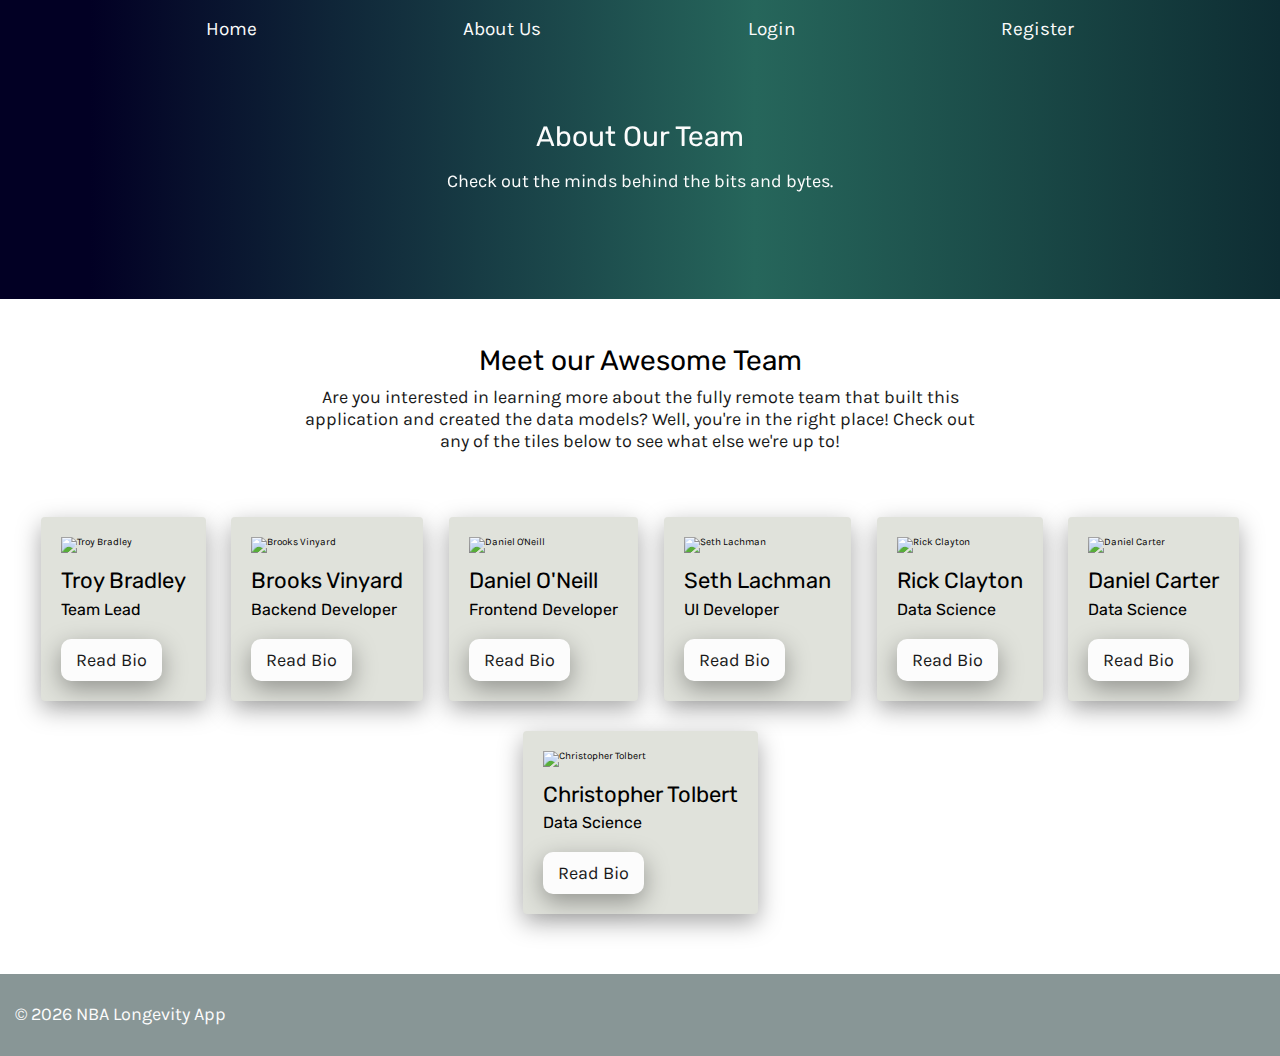
==== about-us.html @ 713e104f "Added content to home page and about page. Updated styles to accommodate new content." ====
<!DOCTYPE html>
<html lang="en">
<head>
  <meta charset="UTF-8">
  <meta name="viewport" content="width=device-width, initial-scale=1.0">
  <meta http-equiv="X-UA-Compatible" content="ie=edge">
  <title>NBA Career Longevity - About</title>
  <link href="https://fonts.googleapis.com/css?family=Karla|Rubik" rel="stylesheet">
  <link rel="stylesheet" href="https://use.fontawesome.com/releases/v5.8.1/css/all.css" integrity="sha384-50oBUHEmvpQ+1lW4y57PTFmhCaXp0ML5d60M1M7uH2+nqUivzIebhndOJK28anvf" crossorigin="anonymous">
  <link href="https://unpkg.com/aos@2.3.1/dist/aos.css" rel="stylesheet">
  <link rel="stylesheet" href="css/index.css">
</head>
<body>
  <section class="hero">
    <header class="nav-bar">
        <nav class="main-navigation">
          <a href=""></a>
          <a href=""></a>
          <a href=""></a>
          <a href=""></a>
        </nav>
    </header>
    <div class="hero--content" data-aos="zoom-in-down">
      <h1>About Our Team</h1>
      <p>Check out the minds behind the bits and bytes.</p>
    </div>
  </section>

  <section class="team-members">
    <div class="container team-intro">
      <h2>Meet our Awesome Team</h2>
      <p>Are you interested in learning more about the fully remote team that built this application and created the data models? Well, you're in the right place! Check out any of the tiles below to see what else we're up to!</p>
    </div>
    <div class="container team-member-info">
      <div class="team-member">
        <img src="" alt="">
        <h3></h3>
        <h4></h4>
        <button class="button button--white button--small">Read Bio</button>
        <div class="modal" style="display: none">
          <div class="overlay"></div>
          <div class="modal--content">
            <h3></h3>
            <p></p>
            <button title="Close" class="close-modal">
              <i class="fas fa-times"></i>
            </button>
          </div>
        </div>
      </div>

      <div class="team-member">
        <img src="" alt="">
        <h3></h3>
        <h4></h4>
        <button class="button button--white button--small">Read Bio</button>
        <div class="modal" style="display: none">
          <div class="overlay"></div>
          <div class="modal--content">
            <h3></h3>
            <p></p>
            <button title="Close" class="close-modal">
              <i class="fas fa-times"></i>
            </button>
          </div>
        </div>
      </div>

      <div class="team-member">
        <img src="" alt="">
        <h3></h3>
        <h4></h4>
        <button class="button button--white button--small">Read Bio</button>
        <div class="modal" style="display: none">
          <div class="overlay"></div>
          <div class="modal--content">
            <h3></h3>
            <p></p>
            <button title="Close" class="close-modal">
              <i class="fas fa-times"></i>
            </button>
          </div>
        </div>
      </div>

      <div class="team-member">
        <img src="" alt="">
        <h3></h3>
        <h4></h4>
        <button class="button button--white button--small">Read Bio</button>
        <div class="modal" style="display: none">
          <div class="overlay"></div>
          <div class="modal--content">
            <h3></h3>
            <p></p>
            <button title="Close" class="close-modal">
              <i class="fas fa-times"></i>
            </button>
          </div>
        </div>
      </div>

      <div class="team-member">
        <img src="" alt="">
        <h3></h3>
        <h4></h4>
        <button class="button button--white button--small">Read Bio</button>
        <div class="modal" style="display: none">
          <div class="overlay"></div>
          <div class="modal--content">
            <h3></h3>
            <p></p>
            <button title="Close" class="close-modal">
              <i class="fas fa-times"></i>
            </button>
          </div>
        </div>
      </div>

      <div class="team-member">
        <img src="" alt="">
        <h3></h3>
        <h4></h4>
        <button class="button button--white button--small">Read Bio</button>
        <div class="modal" style="display: none">
          <div class="overlay"></div>
          <div class="modal--content">
            <h3></h3>
            <p></p>
            <button title="Close" class="close-modal">
              <i class="fas fa-times"></i>
            </button>
          </div>
        </div>
      </div>

      <div class="team-member">
        <img src="" alt="">
        <h3></h3>
        <h4></h4>
        <button class="button button--white button--small">Read Bio</button>
        <div class="modal" style="display: none">
          <div class="overlay"></div>
          <div class="modal--content">
            <h3></h3>
            <p></p>
            <button title="Close" class="close-modal">
              <i class="fas fa-times"></i>
            </button>
          </div>
        </div>
      </div>
    
  </section>
 
  
  
  <footer class="main-footer">
    <div class="container">
      <div>
        <p>&copy; <span class="year"></span> NBA Longevity App</p>
      </div>
      <div>
        <a class="social-icons" href="https://www.facebook.com/sharer.php?u=https%3A%2F%2Fnbacareerlength.netlify.com%2F" target="_blank"><i class="fab fa-facebook"></i></a>
        <a class="social-icons" href="https://twitter.com/intent/tweet?text=Predict Career Stats of NBA Players.&hashtags=nba,data" target="_blank"><i class="fab fa-twitter"></i></a>
      </div>
    </div>
  </footer>

<script src="https://unpkg.com/aos@2.3.1/dist/aos.js"></script>
<script src="/js/index.js"></script>
<script src="js/team-member-info.js"></script>
<script src="components/Modal/Modal.js"></script>
</body>
</html>
---- css/index.css ----
/* http://meyerweb.com/eric/tools/css/reset/ 
   v2.0 | 20110126
   License: none (public domain)
*/
html,
body,
div,
span,
applet,
object,
iframe,
h1,
h2,
h3,
h4,
h5,
h6,
p,
blockquote,
pre,
a,
abbr,
acronym,
address,
big,
cite,
code,
del,
dfn,
em,
img,
ins,
kbd,
q,
s,
samp,
small,
strike,
strong,
sub,
sup,
tt,
var,
b,
u,
i,
center,
dl,
dt,
dd,
ol,
ul,
li,
fieldset,
form,
label,
legend,
table,
caption,
tbody,
tfoot,
thead,
tr,
th,
td,
article,
aside,
canvas,
details,
embed,
figure,
figcaption,
footer,
header,
hgroup,
menu,
nav,
output,
ruby,
section,
summary,
time,
mark,
audio,
video {
  margin: 0;
  padding: 0;
  border: 0;
  font-size: 100%;
  font: inherit;
  vertical-align: baseline;
}
/* HTML5 display-role reset for older browsers */
article,
aside,
details,
figcaption,
figure,
footer,
header,
hgroup,
menu,
nav,
section {
  display: block;
}
body {
  line-height: 1;
}
ol,
ul {
  list-style: none;
}
blockquote,
q {
  quotes: none;
}
blockquote:before,
blockquote:after,
q:before,
q:after {
  content: '';
  content: none;
}
table {
  border-collapse: collapse;
  border-spacing: 0;
}
* {
  box-sizing: border-box;
}
html {
  font-size: 62.5%;
}
html,
body {
  font-family: 'Karla', sans-serif;
}
body {
  overflow-x: hidden;
}
h1,
h2,
h3,
h4,
h5,
h6 {
  font-family: 'Rubik', sans-serif;
  line-height: 1.2;
  margin: 0 0 1rem 0;
}
h1 {
  font-size: 2.8rem;
}
h2 {
  font-size: 2.4rem;
}
h3 {
  font-size: 2.2rem;
}
p {
  font-size: 1.8rem;
  line-height: 1.2;
  color: #191919;
  margin: 0 0 0.8rem 0;
}
a {
  font-size: 1.6rem;
}
button {
  font-family: 'Karla', sans-serif;
}
img {
  max-width: 100%;
  height: auto;
}
.container {
  max-width: 1280px;
  width: 100%;
  margin: 0 auto;
  padding: 0 1.5rem;
}
.align-center {
  display: flex;
  align-items: center;
  flex-wrap: wrap;
}
.bold {
  font-weight: bold;
}
.max-400 {
  max-width: 400px;
}
@media (max-width: 500px) {
  .max-400 {
    max-width: 100%;
  }
}
.col-half {
  width: 48%;
  padding-right: 1%;
}
@media (max-width: 850px) {
  .col-half {
    width: 100%;
    padding: 0 2%;
  }
}
.nav-bar {
  padding: 2rem 0;
  background: transparent;
  transition: 0.3s all ease-in;
  width: 100%;
  position: fixed;
  background: linear-gradient(90deg, #020024 7%, #26665b 59%, #0e2d33 100%);
  z-index: 9999;
  height: 70px;
}
.nav-bar.in-view {
  height: 55px;
}
.main-navigation {
  display: flex;
  justify-content: space-evenly;
}
.main-navigation a {
  color: #fcfcfc;
  font-size: 1.9rem;
  text-decoration: none;
  display: inline-block;
  transition: 0.25s opacity cubic-bezier(0.88, 0.03, 0.25, 0.87);
  position: relative;
}
@media (max-width: 500px) {
  .main-navigation a {
    font-size: 1.5rem;
  }
}
.main-navigation a:hover {
  opacity: 0.8;
}
.main-navigation a:before {
  content: '';
  position: absolute;
  left: 50%;
  transform: translateX(-50%);
  bottom: -8px;
  height: 3px;
  width: 0;
  background: #fcfcfc;
  transition: 0.26s width cubic-bezier(0, 1.07, 1, 1);
}
.main-navigation a:hover::before {
  width: 100%;
}
.main-footer {
  background: #889696;
  padding: 3rem 0;
}
.main-footer .container {
  display: flex;
  align-items: center;
  justify-content: space-between;
}
@media (max-width: 500px) {
  .main-footer .container {
    display: block;
    max-width: 300px;
    text-align: center;
  }
}
.main-footer p {
  color: #fcfcfc;
  margin-bottom: 0;
}
@media (max-width: 500px) {
  .main-footer p {
    margin-bottom: 1.2rem;
  }
}
.main-footer .social-icons {
  display: inline-block;
  margin: 0 2rem;
  transition: 0.25s opacity cubic-bezier(0.63, 0.04, 0.42, 0.97);
}
.main-footer .social-icons:last-child {
  margin-right: 0;
}
@media (max-width: 500px) {
  .main-footer .social-icons:last-child {
    margin-right: 2rem;
  }
}
.main-footer .social-icons:hover {
  opacity: 0.4;
}
.main-footer .social-icons i {
  font-size: 1.9rem;
  color: #fcfcfc;
}
.prefooter {
  background: #e0e2db;
  padding: 5rem 0 3rem;
}
.prefooter .container {
  text-align: center;
}
.prefooter h2 {
  margin-bottom: 2.5rem;
}
.prefooter p {
  max-width: 690px;
  margin: 0 auto 2.2rem;
}
.hero {
  background: linear-gradient(90deg, #020024 7%, #26665b 59%, #0e2d33 100%);
  padding: 0 0 8rem;
  background-size: cover;
}
.hero--content {
  max-width: 1000px;
  margin: 0 auto;
  padding: 12rem 1.5rem 0;
  display: flex;
  flex-direction: column;
  align-items: center;
}
.hero--content h1 {
  color: #fcfcfc;
  margin-bottom: 1.5rem;
}
.hero--content p {
  color: #fcfcfc;
  max-width: 620px;
  text-align: center;
  margin: 0 auto 2.5rem;
  line-height: 1.4;
}
.alternating-content {
  margin: 3rem 0 4rem;
}
.alternating-content .col-half:last-child {
  margin-left: 3%;
}
@media (max-width: 850px) {
  .alternating-content .col-half:last-child {
    margin-top: 2rem;
    margin-left: 0;
  }
}
.alternating-content h2 {
  margin-bottom: 1.5rem;
}
.button {
  text-decoration: none;
  padding: 1.4rem 2rem;
  display: inline-block;
  font-size: 1.8rem;
  border-radius: 1rem;
  border: 0;
  box-shadow: 0 8px 24px 0 rgba(0, 0, 0, 0.35);
  transition: 0.3s all cubic-bezier(0.88, 0.03, 0.25, 0.87);
}
.button:hover {
  cursor: pointer;
  transform: translateY(-2px);
  opacity: 0.9;
}
.button--small {
  padding: 1rem 1.5rem;
}
.button--white {
  background: #fcfcfc;
  color: #191919;
}
.middle-content {
  margin: 8rem 0 10rem;
}
@media (max-width: 850px) {
  .middle-content {
    margin: 4rem 0 6rem;
  }
}
.middle-content .text-content {
  max-width: 570px;
  margin: 0 auto;
  text-align: center;
}
.middle-content .text-content h2 {
  margin-bottom: 1rem;
}
.cards {
  margin: 3rem 0 8rem;
}
@media (max-width: 850px) {
  .cards {
    margin: 3rem 0 5rem;
  }
}
.cards .container {
  display: flex;
  flex-wrap: wrap;
  justify-content: space-between;
}
.cards .card {
  background: #e0e2db;
  padding: 2.5rem 3rem;
  border-radius: 1rem;
  box-shadow: 0 8px 24px 0 rgba(0, 0, 0, 0.35);
  max-width: 25%;
  margin-bottom: 1.5rem;
}
@media (max-width: 1015px) {
  .cards .card {
    max-width: 48%;
    width: 50%;
  }
}
@media (max-width: 850px) {
  .cards .card {
    max-width: 100%;
    width: 100%;
  }
}
.cards .card h3 {
  font-size: 2.4rem;
}
.cards .card li {
  font-size: 1.8rem;
  line-height: 1.2;
  margin-top: 2rem;
}
.team-members {
  margin: 4.5rem 0;
}
.team-members h2 {
  font-size: 2.8rem;
}
.team-members .team-intro {
  text-align: center;
}
.team-members .team-intro p {
  max-width: 700px;
  margin: 0 auto;
}
.team-members .team-member-info {
  margin-top: 5rem;
  display: flex;
  flex-wrap: wrap;
  justify-content: space-evenly;
}
.team-members .team-member {
  background: #e0e2db;
  padding: 2rem;
  margin: 1.5rem 0;
  box-shadow: 0 8px 24px 0 rgba(0, 0, 0, 0.35);
  border-radius: 4px;
}
.team-members .team-member img {
  max-width: 300px;
}
.team-members .team-member h3 {
  margin: 1.5rem 0 0.5rem;
}
.team-members .team-member h4 {
  font-size: 1.6rem;
  margin-bottom: 2rem;
}
.team-members .team-member .modal {
  position: fixed;
  left: 0;
  top: 0;
  width: 100%;
  height: 100%;
  z-index: 990;
}
.team-members .team-member .modal .overlay {
  position: absolute;
  left: 0;
  top: 0;
  width: 100%;
  height: 100%;
  z-index: 990;
  background: rgba(0, 0, 0, 0.7);
}
.team-members .team-member .modal .modal--content {
  z-index: 995;
  position: absolute;
  top: 50%;
  left: 50%;
  transform: translate(-50%, -50%);
  max-height: 90%;
  overflow: auto;
  background: #fcfcfc;
  padding: 1rem 2.5rem;
  box-shadow: 0 1px 5px rgba(0, 0, 0, 0.5);
  border-radius: 4px;
  width: 350px;
}
.team-members .team-member .modal .modal--content h2 {
  font-size: 3rem;
  margin: 2rem 0 3.5rem;
  text-align: center;
}
.team-members .team-member .modal .close-modal {
  position: absolute;
  right: 10px;
  top: 10px;
  cursor: pointer;
  font-size: 18px;
  opacity: 0.5;
  background: none;
  border: none;
  transition: opacity 0.2s cubic-bezier(0.82, 0.43, 0.04, 0.71);
}
.team-members .team-member .modal .close-modal:hover {
  opacity: 0.75;
}
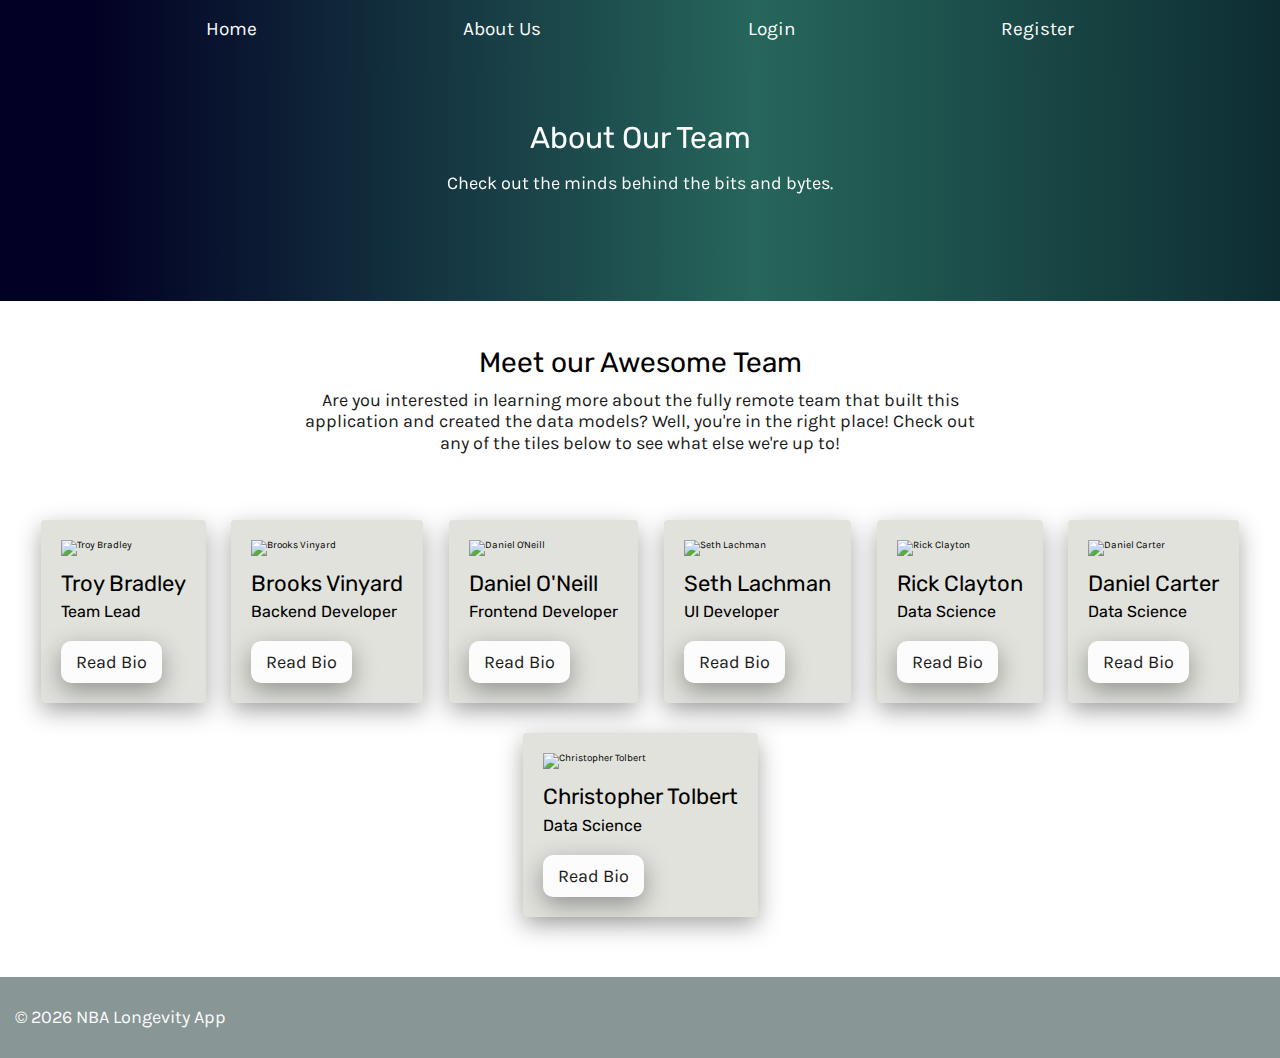
==== commit f0dae810: "Updated README file and added github link to individual profiles." ====
--- a/about-us.html
+++ b/about-us.html
@@ -42,6 +42,7 @@
           <div class="modal--content">
             <h3></h3>
             <p></p>
+            <a href="" class="link">Github Profile</a>
             <button title="Close" class="close-modal">
               <i class="fas fa-times"></i>
             </button>
@@ -59,6 +60,7 @@
           <div class="modal--content">
             <h3></h3>
             <p></p>
+            <a href="" class="link">Github Profile</a>
             <button title="Close" class="close-modal">
               <i class="fas fa-times"></i>
             </button>
@@ -76,6 +78,7 @@
           <div class="modal--content">
             <h3></h3>
             <p></p>
+            <a href="" class="link">Github Profile</a>
             <button title="Close" class="close-modal">
               <i class="fas fa-times"></i>
             </button>
@@ -93,6 +96,7 @@
           <div class="modal--content">
             <h3></h3>
             <p></p>
+            <a href="" class="link">Github Profile</a>
             <button title="Close" class="close-modal">
               <i class="fas fa-times"></i>
             </button>
@@ -110,6 +114,7 @@
           <div class="modal--content">
             <h3></h3>
             <p></p>
+            <a href="" class="link">Github Profile</a>
             <button title="Close" class="close-modal">
               <i class="fas fa-times"></i>
             </button>
@@ -127,6 +132,7 @@
           <div class="modal--content">
             <h3></h3>
             <p></p>
+            <a href="" class="link">Github Profile</a>
             <button title="Close" class="close-modal">
               <i class="fas fa-times"></i>
             </button>
@@ -144,6 +150,7 @@
           <div class="modal--content">
             <h3></h3>
             <p></p>
+            <a href="" class="link">Github Profile</a>
             <button title="Close" class="close-modal">
               <i class="fas fa-times"></i>
             </button>
--- a/css/index.css
+++ b/css/index.css
@@ -150,7 +150,7 @@
   margin: 0 0 1rem 0;
 }
 h1 {
-  font-size: 2.8rem;
+  font-size: 3rem;
 }
 h2 {
   font-size: 2.4rem;
@@ -337,7 +337,7 @@
   line-height: 1.4;
 }
 .alternating-content {
-  margin: 3rem 0 4rem;
+  margin: 6rem 0 4rem;
 }
 .alternating-content .col-half:last-child {
   margin-left: 3%;
@@ -466,7 +466,7 @@
   font-size: 1.6rem;
   margin-bottom: 2rem;
 }
-.team-members .team-member .modal {
+.modal {
   position: fixed;
   left: 0;
   top: 0;
@@ -474,7 +474,7 @@
   height: 100%;
   z-index: 990;
 }
-.team-members .team-member .modal .overlay {
+.modal .overlay {
   position: absolute;
   left: 0;
   top: 0;
@@ -483,7 +483,7 @@
   z-index: 990;
   background: rgba(0, 0, 0, 0.7);
 }
-.team-members .team-member .modal .modal--content {
+.modal .modal--content {
   z-index: 995;
   position: absolute;
   top: 50%;
@@ -497,12 +497,23 @@
   border-radius: 4px;
   width: 350px;
 }
-.team-members .team-member .modal .modal--content h2 {
+.modal .modal--content h2 {
   font-size: 3rem;
   margin: 2rem 0 3.5rem;
   text-align: center;
 }
-.team-members .team-member .modal .close-modal {
+.modal .modal--content p {
+  margin-bottom: 1rem;
+}
+.modal .modal--content .link {
+  color: #191919;
+  transition: 0.2s opacity cubic-bezier(0.64, 0.4, 0.04, 0.46);
+  font-weight: bold;
+}
+.modal .modal--content .link:hover {
+  opacity: 0.6;
+}
+.modal .close-modal {
   position: absolute;
   right: 10px;
   top: 10px;
@@ -513,6 +524,6 @@
   border: none;
   transition: opacity 0.2s cubic-bezier(0.82, 0.43, 0.04, 0.71);
 }
-.team-members .team-member .modal .close-modal:hover {
+.modal .close-modal:hover {
   opacity: 0.75;
 }
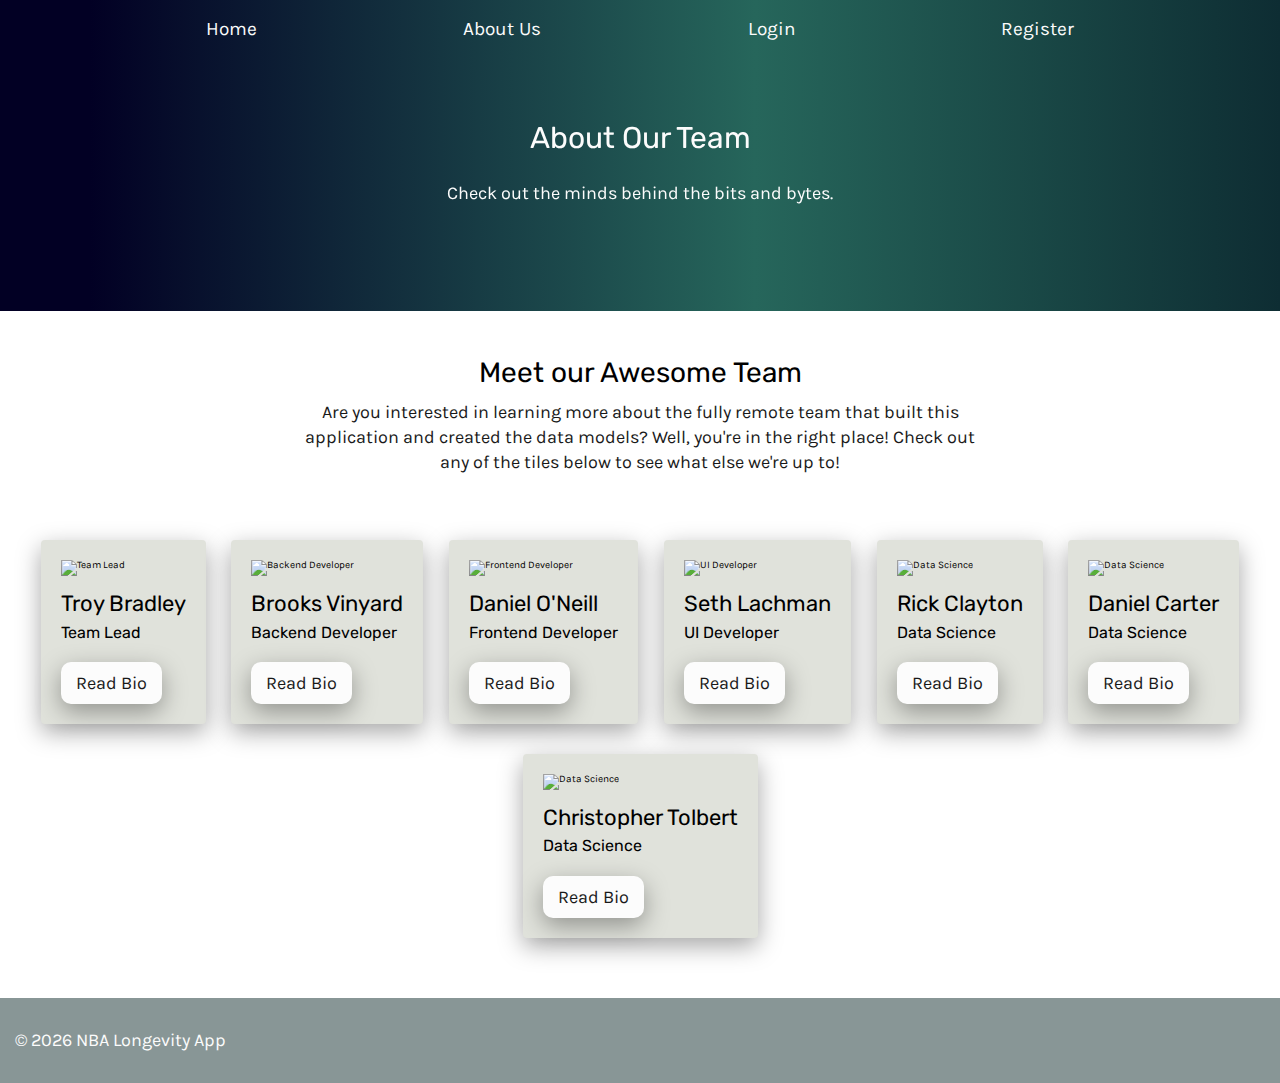
==== commit 5eb73fef: "Updated readme file description. Modified team member card function to take in array of objects and " ====
--- a/about-us.html
+++ b/about-us.html
@@ -32,132 +32,7 @@
       <p>Are you interested in learning more about the fully remote team that built this application and created the data models? Well, you're in the right place! Check out any of the tiles below to see what else we're up to!</p>
     </div>
     <div class="container team-member-info">
-      <div class="team-member">
-        <img src="" alt="">
-        <h3></h3>
-        <h4></h4>
-        <button class="button button--white button--small">Read Bio</button>
-        <div class="modal" style="display: none">
-          <div class="overlay"></div>
-          <div class="modal--content">
-            <h3></h3>
-            <p></p>
-            <a href="" class="link">Github Profile</a>
-            <button title="Close" class="close-modal">
-              <i class="fas fa-times"></i>
-            </button>
-          </div>
-        </div>
-      </div>
-
-      <div class="team-member">
-        <img src="" alt="">
-        <h3></h3>
-        <h4></h4>
-        <button class="button button--white button--small">Read Bio</button>
-        <div class="modal" style="display: none">
-          <div class="overlay"></div>
-          <div class="modal--content">
-            <h3></h3>
-            <p></p>
-            <a href="" class="link">Github Profile</a>
-            <button title="Close" class="close-modal">
-              <i class="fas fa-times"></i>
-            </button>
-          </div>
-        </div>
-      </div>
-
-      <div class="team-member">
-        <img src="" alt="">
-        <h3></h3>
-        <h4></h4>
-        <button class="button button--white button--small">Read Bio</button>
-        <div class="modal" style="display: none">
-          <div class="overlay"></div>
-          <div class="modal--content">
-            <h3></h3>
-            <p></p>
-            <a href="" class="link">Github Profile</a>
-            <button title="Close" class="close-modal">
-              <i class="fas fa-times"></i>
-            </button>
-          </div>
-        </div>
-      </div>
-
-      <div class="team-member">
-        <img src="" alt="">
-        <h3></h3>
-        <h4></h4>
-        <button class="button button--white button--small">Read Bio</button>
-        <div class="modal" style="display: none">
-          <div class="overlay"></div>
-          <div class="modal--content">
-            <h3></h3>
-            <p></p>
-            <a href="" class="link">Github Profile</a>
-            <button title="Close" class="close-modal">
-              <i class="fas fa-times"></i>
-            </button>
-          </div>
-        </div>
-      </div>
-
-      <div class="team-member">
-        <img src="" alt="">
-        <h3></h3>
-        <h4></h4>
-        <button class="button button--white button--small">Read Bio</button>
-        <div class="modal" style="display: none">
-          <div class="overlay"></div>
-          <div class="modal--content">
-            <h3></h3>
-            <p></p>
-            <a href="" class="link">Github Profile</a>
-            <button title="Close" class="close-modal">
-              <i class="fas fa-times"></i>
-            </button>
-          </div>
-        </div>
-      </div>
-
-      <div class="team-member">
-        <img src="" alt="">
-        <h3></h3>
-        <h4></h4>
-        <button class="button button--white button--small">Read Bio</button>
-        <div class="modal" style="display: none">
-          <div class="overlay"></div>
-          <div class="modal--content">
-            <h3></h3>
-            <p></p>
-            <a href="" class="link">Github Profile</a>
-            <button title="Close" class="close-modal">
-              <i class="fas fa-times"></i>
-            </button>
-          </div>
-        </div>
-      </div>
-
-      <div class="team-member">
-        <img src="" alt="">
-        <h3></h3>
-        <h4></h4>
-        <button class="button button--white button--small">Read Bio</button>
-        <div class="modal" style="display: none">
-          <div class="overlay"></div>
-          <div class="modal--content">
-            <h3></h3>
-            <p></p>
-            <a href="" class="link">Github Profile</a>
-            <button title="Close" class="close-modal">
-              <i class="fas fa-times"></i>
-            </button>
-          </div>
-        </div>
-      </div>
-    
+    </div>
   </section>
  
   
--- a/css/index.css
+++ b/css/index.css
@@ -160,7 +160,7 @@
 }
 p {
   font-size: 1.8rem;
-  line-height: 1.2;
+  line-height: 1.4;
   color: #191919;
   margin: 0 0 0.8rem 0;
 }
@@ -195,6 +195,11 @@
   .max-400 {
     max-width: 100%;
   }
+}
+.col-img {
+  display: flex;
+  justify-content: center;
+  align-items: center;
 }
 .col-half {
   width: 48%;
@@ -245,10 +250,10 @@
   left: 50%;
   transform: translateX(-50%);
   bottom: -8px;
-  height: 3px;
+  height: 2px;
   width: 0;
   background: #fcfcfc;
-  transition: 0.26s width cubic-bezier(0, 1.07, 1, 1);
+  transition: 0.2s width cubic-bezier(0, 1.07, 1, 1);
 }
 .main-navigation a:hover::before {
   width: 100%;
@@ -327,11 +332,11 @@
 }
 .hero--content h1 {
   color: #fcfcfc;
-  margin-bottom: 1.5rem;
+  margin-bottom: 2.5rem;
 }
 .hero--content p {
   color: #fcfcfc;
-  max-width: 620px;
+  max-width: 600px;
   text-align: center;
   margin: 0 auto 2.5rem;
   line-height: 1.4;
@@ -420,6 +425,7 @@
   .cards .card {
     max-width: 100%;
     width: 100%;
+    margin-bottom: 2.5rem;
   }
 }
 .cards .card h3 {
@@ -492,7 +498,7 @@
   max-height: 90%;
   overflow: auto;
   background: #fcfcfc;
-  padding: 1rem 2.5rem;
+  padding: 2.1rem 2.5rem;
   box-shadow: 0 1px 5px rgba(0, 0, 0, 0.5);
   border-radius: 4px;
   width: 350px;
@@ -503,7 +509,8 @@
   text-align: center;
 }
 .modal .modal--content p {
-  margin-bottom: 1rem;
+  font-size: 1.6rem;
+  margin: 1rem 0 1.8rem;
 }
 .modal .modal--content .link {
   color: #191919;
@@ -512,6 +519,9 @@
 }
 .modal .modal--content .link:hover {
   opacity: 0.6;
+}
+.modal .modal--content .link i {
+  margin-right: 0.5rem;
 }
 .modal .close-modal {
   position: absolute;
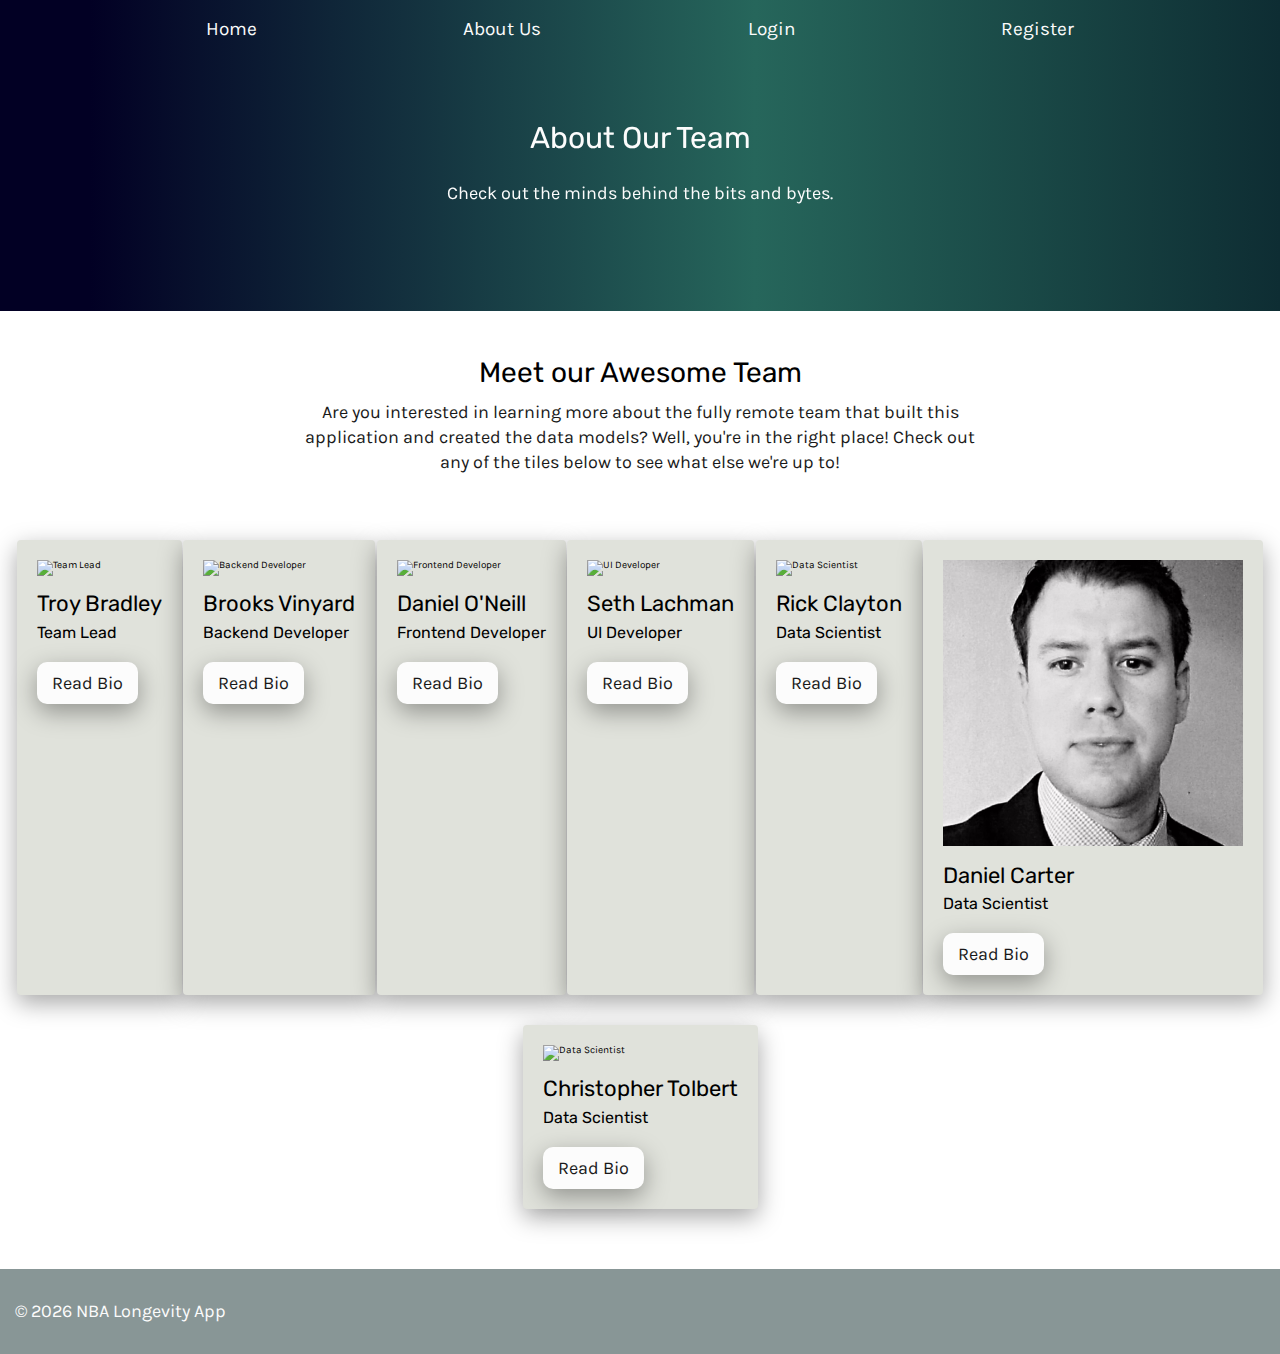
==== commit f9ad02db: "Added bio and team image for Daniel. Created random name function to display new basketball names on" ====
--- a/about-us.html
+++ b/about-us.html
@@ -11,43 +11,41 @@
   <link rel="stylesheet" href="css/index.css">
 </head>
 <body>
-  <section class="hero">
-    <header class="nav-bar">
-        <nav class="main-navigation">
-          <a href=""></a>
-          <a href=""></a>
-          <a href=""></a>
-          <a href=""></a>
-        </nav>
-    </header>
-    <div class="hero--content" data-aos="zoom-in-down">
-      <h1>About Our Team</h1>
-      <p>Check out the minds behind the bits and bytes.</p>
-    </div>
-  </section>
+  <div class="wrapper">
+    <section class="hero">
+      <header class="nav-bar">
+          <nav class="main-navigation">
+          </nav>
+      </header>
+      <div class="hero--content" data-aos="zoom-in-down">
+        <h1>About Our Team</h1>
+        <p>Check out the minds behind the bits and bytes.</p>
+      </div>
+    </section>
 
-  <section class="team-members">
-    <div class="container team-intro">
-      <h2>Meet our Awesome Team</h2>
-      <p>Are you interested in learning more about the fully remote team that built this application and created the data models? Well, you're in the right place! Check out any of the tiles below to see what else we're up to!</p>
-    </div>
-    <div class="container team-member-info">
-    </div>
-  </section>
- 
+    <section class="team-members">
+      <div class="container team-intro">
+        <h2>Meet our Awesome Team</h2>
+        <p>Are you interested in learning more about the fully remote team that built this application and created the data models? Well, you're in the right place! Check out any of the tiles below to see what else we're up to!</p>
+      </div>
+      <div class="container team-member-info">
+      </div>
+    </section>
   
-  
-  <footer class="main-footer">
-    <div class="container">
-      <div>
-        <p>&copy; <span class="year"></span> NBA Longevity App</p>
+    
+    
+    <footer class="main-footer">
+      <div class="container">
+        <div>
+          <p>&copy; <span class="year"></span> NBA Longevity App</p>
+        </div>
+        <div>
+          <a class="social-icons" href="https://www.facebook.com/sharer.php?u=https%3A%2F%2Fnbacareerlength.netlify.com%2F" target="_blank"><i class="fab fa-facebook"></i></a>
+          <a class="social-icons" href="https://twitter.com/intent/tweet?text=Predict Career Stats of NBA Players.&hashtags=nba,data" target="_blank"><i class="fab fa-twitter"></i></a>
+        </div>
       </div>
-      <div>
-        <a class="social-icons" href="https://www.facebook.com/sharer.php?u=https%3A%2F%2Fnbacareerlength.netlify.com%2F" target="_blank"><i class="fab fa-facebook"></i></a>
-        <a class="social-icons" href="https://twitter.com/intent/tweet?text=Predict Career Stats of NBA Players.&hashtags=nba,data" target="_blank"><i class="fab fa-twitter"></i></a>
-      </div>
-    </div>
-  </footer>
+    </footer>
+  </div>
 
 <script src="https://unpkg.com/aos@2.3.1/dist/aos.js"></script>
 <script src="/js/index.js"></script>
--- a/css/index.css
+++ b/css/index.css
@@ -336,7 +336,7 @@
 }
 .hero--content p {
   color: #fcfcfc;
-  max-width: 600px;
+  max-width: 530px;
   text-align: center;
   margin: 0 auto 2.5rem;
   line-height: 1.4;
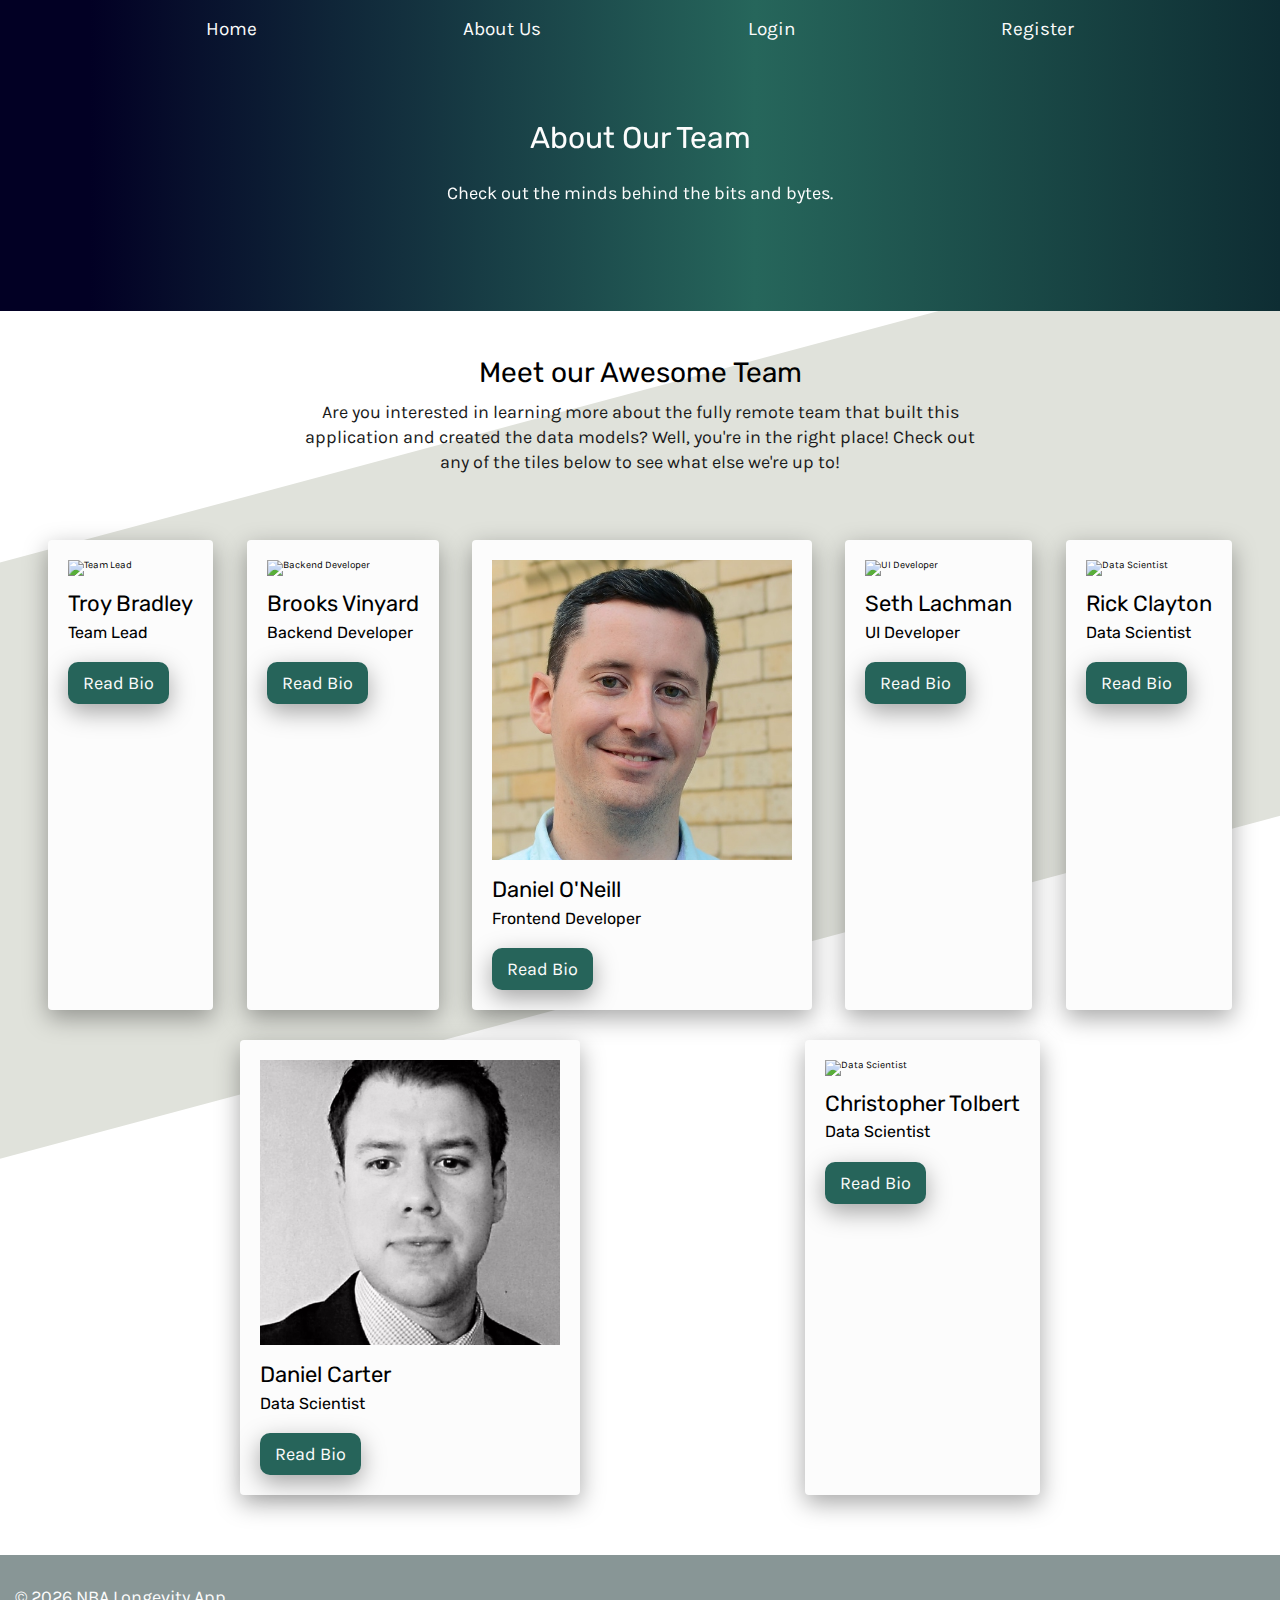
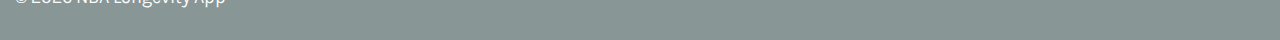
==== commit e786793e: "Added favicon to site." ====
--- a/about-us.html
+++ b/about-us.html
@@ -4,6 +4,13 @@
   <meta charset="UTF-8">
   <meta name="viewport" content="width=device-width, initial-scale=1.0">
   <meta http-equiv="X-UA-Compatible" content="ie=edge">
+  <link rel="apple-touch-icon" sizes="180x180" href="/apple-touch-icon.png">
+  <link rel="icon" type="image/png" sizes="32x32" href="/favicon-32x32.png">
+  <link rel="icon" type="image/png" sizes="16x16" href="/favicon-16x16.png">
+  <link rel="manifest" href="/site.webmanifest">
+  <link rel="mask-icon" href="/safari-pinned-tab.svg" color="#5bbad5">
+  <meta name="msapplication-TileColor" content="#da532c">
+  <meta name="theme-color" content="#ffffff">
   <title>NBA Career Longevity - About</title>
   <link href="https://fonts.googleapis.com/css?family=Karla|Rubik" rel="stylesheet">
   <link rel="stylesheet" href="https://use.fontawesome.com/releases/v5.8.1/css/all.css" integrity="sha384-50oBUHEmvpQ+1lW4y57PTFmhCaXp0ML5d60M1M7uH2+nqUivzIebhndOJK28anvf" crossorigin="anonymous">
--- a/css/index.css
+++ b/css/index.css
@@ -174,6 +174,24 @@
   max-width: 100%;
   height: auto;
 }
+.wrapper::before {
+  content: "";
+  display: block;
+  width: 170vw;
+  height: 45vw;
+  -webkit-transform: rotate(-15deg);
+  transform: rotate(-15deg);
+  background-color: #e0e2db;
+  position: absolute;
+  top: 30vw;
+  right: -40vw;
+  z-index: -1;
+}
+@media (max-width: 850px) {
+  .wrapper::before {
+    display: none;
+  }
+}
 .container {
   max-width: 1280px;
   width: 100%;
@@ -201,14 +219,16 @@
   justify-content: center;
   align-items: center;
 }
-.col-half {
-  width: 48%;
-  padding-right: 1%;
-}
-@media (max-width: 850px) {
+@supports not (display: grid) {
   .col-half {
-    width: 100%;
-    padding: 0 2%;
+    width: 48%;
+    padding-right: 1%;
+  }
+  @media (max-width: 850px) {
+    .col-half {
+      width: 100%;
+      padding: 0 2%;
+    }
   }
 }
 .nav-bar {
@@ -258,65 +278,6 @@
 .main-navigation a:hover::before {
   width: 100%;
 }
-.main-footer {
-  background: #889696;
-  padding: 3rem 0;
-}
-.main-footer .container {
-  display: flex;
-  align-items: center;
-  justify-content: space-between;
-}
-@media (max-width: 500px) {
-  .main-footer .container {
-    display: block;
-    max-width: 300px;
-    text-align: center;
-  }
-}
-.main-footer p {
-  color: #fcfcfc;
-  margin-bottom: 0;
-}
-@media (max-width: 500px) {
-  .main-footer p {
-    margin-bottom: 1.2rem;
-  }
-}
-.main-footer .social-icons {
-  display: inline-block;
-  margin: 0 2rem;
-  transition: 0.25s opacity cubic-bezier(0.63, 0.04, 0.42, 0.97);
-}
-.main-footer .social-icons:last-child {
-  margin-right: 0;
-}
-@media (max-width: 500px) {
-  .main-footer .social-icons:last-child {
-    margin-right: 2rem;
-  }
-}
-.main-footer .social-icons:hover {
-  opacity: 0.4;
-}
-.main-footer .social-icons i {
-  font-size: 1.9rem;
-  color: #fcfcfc;
-}
-.prefooter {
-  background: #e0e2db;
-  padding: 5rem 0 3rem;
-}
-.prefooter .container {
-  text-align: center;
-}
-.prefooter h2 {
-  margin-bottom: 2.5rem;
-}
-.prefooter p {
-  max-width: 690px;
-  margin: 0 auto 2.2rem;
-}
 .hero {
   background: linear-gradient(90deg, #020024 7%, #26665b 59%, #0e2d33 100%);
   padding: 0 0 8rem;
@@ -340,21 +301,6 @@
   text-align: center;
   margin: 0 auto 2.5rem;
   line-height: 1.4;
-}
-.alternating-content {
-  margin: 6rem 0 4rem;
-}
-.alternating-content .col-half:last-child {
-  margin-left: 3%;
-}
-@media (max-width: 850px) {
-  .alternating-content .col-half:last-child {
-    margin-top: 2rem;
-    margin-left: 0;
-  }
-}
-.alternating-content h2 {
-  margin-bottom: 1.5rem;
 }
 .button {
   text-decoration: none;
@@ -378,6 +324,97 @@
   background: #fcfcfc;
   color: #191919;
 }
+.button--green {
+  background: #26645a;
+  color: #fcfcfc;
+}
+.main-footer {
+  background: #889696;
+  padding: 3rem 0;
+}
+.main-footer .container {
+  display: flex;
+  align-items: center;
+  justify-content: space-between;
+}
+@media (max-width: 500px) {
+  .main-footer .container {
+    display: block;
+    max-width: 300px;
+    text-align: center;
+  }
+}
+.main-footer p {
+  color: #fcfcfc;
+  margin-bottom: 0;
+}
+@media (max-width: 500px) {
+  .main-footer p {
+    margin-bottom: 1.2rem;
+  }
+}
+.main-footer .social-icons {
+  display: inline-block;
+  margin: 0 2rem;
+  transition: 0.25s opacity cubic-bezier(0.63, 0.04, 0.42, 0.97);
+}
+.main-footer .social-icons:last-child {
+  margin-right: 0;
+}
+@media (max-width: 500px) {
+  .main-footer .social-icons:last-child {
+    margin-right: 2rem;
+  }
+}
+.main-footer .social-icons:hover {
+  opacity: 0.4;
+}
+.main-footer .social-icons i {
+  font-size: 1.9rem;
+  color: #fcfcfc;
+}
+.prefooter {
+  background: #e0e2db;
+  padding: 5rem 0 3rem;
+}
+.prefooter .container {
+  text-align: center;
+}
+.prefooter h2 {
+  margin-bottom: 2.5rem;
+}
+.prefooter p {
+  max-width: 690px;
+  margin: 0 auto 2.2rem;
+}
+.alternating-content {
+  margin: 6rem 0 4rem;
+}
+@supports (display: grid) {
+  .alternating-content .container {
+    display: grid;
+    grid-template-columns: 1fr 1fr;
+    grid-gap: 15px;
+  }
+  @media (max-width: 850px) {
+    .alternating-content .container {
+      grid-template-columns: 1fr;
+    }
+  }
+}
+@media (max-width: 850px) {
+  .alternating-content .col-half:last-child {
+    margin-top: 2rem;
+  }
+}
+@supports not (display: grid) {
+  .alternating-content .col-half:last-child {
+    margin-left: 3%;
+  }
+}
+.alternating-content h2 {
+  margin-bottom: 1.5rem;
+}
 .middle-content {
   margin: 8rem 0 10rem;
 }
@@ -402,31 +439,52 @@
     margin: 3rem 0 5rem;
   }
 }
-.cards .container {
-  display: flex;
-  flex-wrap: wrap;
-  justify-content: space-between;
+@supports (display: grid) {
+  .cards .container {
+    display: grid;
+    grid-template-columns: repeat(4, 1fr);
+    grid-gap: 15px;
+  }
+  @media (max-width: 850px) {
+    .cards .container {
+      grid-template-columns: repeat(2, 1fr);
+    }
+  }
+  @media (max-width: 500px) {
+    .cards .container {
+      grid-template-columns: 1fr;
+    }
+  }
+}
+@supports not (display: grid) {
+  .cards .container {
+    display: flex;
+    flex-wrap: wrap;
+    justify-content: space-between;
+  }
+  .cards .card {
+    max-width: 25%;
+  }
+  @media (max-width: 1015px) {
+    .cards .card {
+      max-width: 48%;
+      width: 50%;
+    }
+  }
+  @media (max-width: 850px) {
+    .cards .card {
+      max-width: 100%;
+      width: 100%;
+      margin-bottom: 2.5rem;
+    }
+  }
 }
 .cards .card {
-  background: #e0e2db;
+  background: #fcfcfc;
   padding: 2.5rem 3rem;
   border-radius: 1rem;
   box-shadow: 0 8px 24px 0 rgba(0, 0, 0, 0.35);
-  max-width: 25%;
   margin-bottom: 1.5rem;
-}
-@media (max-width: 1015px) {
-  .cards .card {
-    max-width: 48%;
-    width: 50%;
-  }
-}
-@media (max-width: 850px) {
-  .cards .card {
-    max-width: 100%;
-    width: 100%;
-    margin-bottom: 2.5rem;
-  }
 }
 .cards .card h3 {
   font-size: 2.4rem;
@@ -456,7 +514,7 @@
   justify-content: space-evenly;
 }
 .team-members .team-member {
-  background: #e0e2db;
+  background: #fcfcfc;
   padding: 2rem;
   margin: 1.5rem 0;
   box-shadow: 0 8px 24px 0 rgba(0, 0, 0, 0.35);
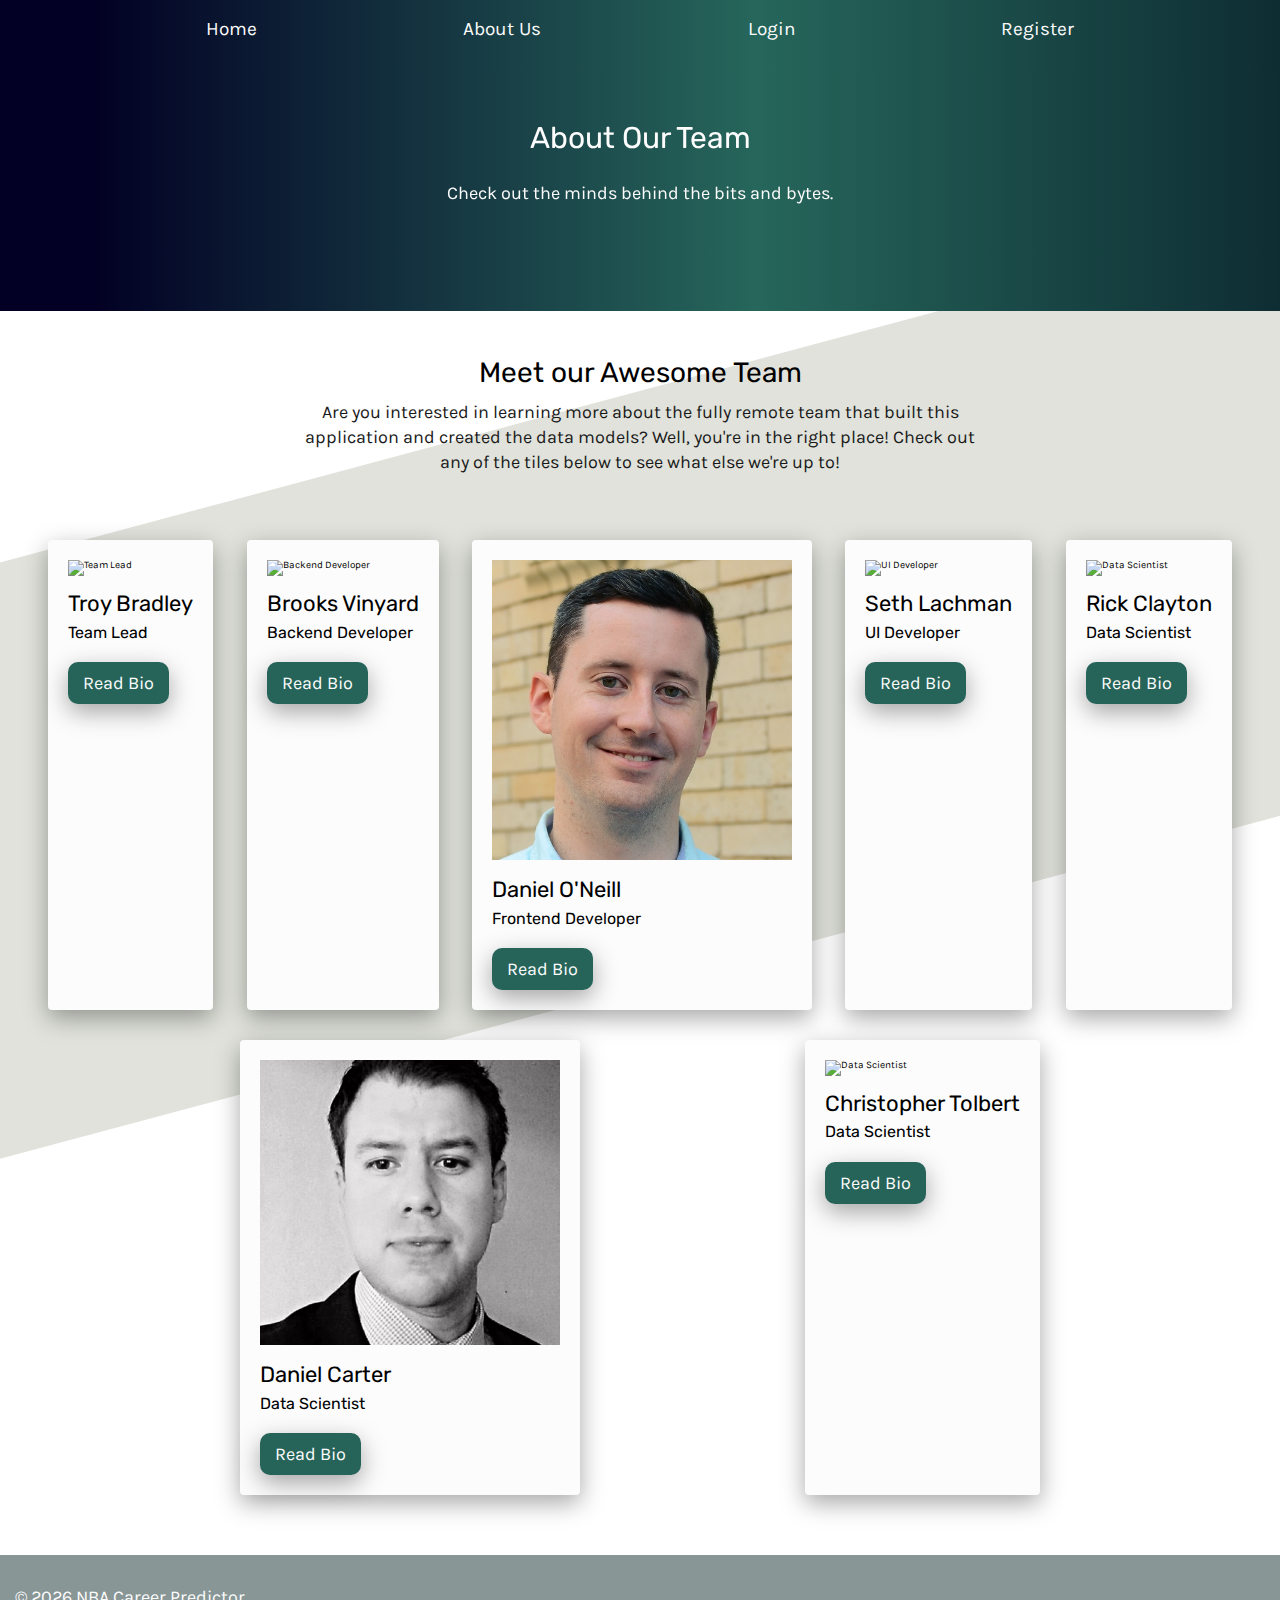
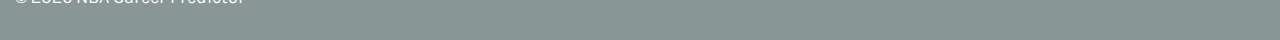
==== commit bdddc482: "Updated site title and hero title to match react app." ====
--- a/about-us.html
+++ b/about-us.html
@@ -1,62 +1,65 @@
 <!DOCTYPE html>
 <html lang="en">
+
 <head>
-  <meta charset="UTF-8">
-  <meta name="viewport" content="width=device-width, initial-scale=1.0">
-  <meta http-equiv="X-UA-Compatible" content="ie=edge">
-  <link rel="apple-touch-icon" sizes="180x180" href="/apple-touch-icon.png">
-  <link rel="icon" type="image/png" sizes="32x32" href="/favicon-32x32.png">
-  <link rel="icon" type="image/png" sizes="16x16" href="/favicon-16x16.png">
-  <link rel="manifest" href="/site.webmanifest">
-  <link rel="mask-icon" href="/safari-pinned-tab.svg" color="#5bbad5">
-  <meta name="msapplication-TileColor" content="#da532c">
-  <meta name="theme-color" content="#ffffff">
-  <title>NBA Career Longevity - About</title>
-  <link href="https://fonts.googleapis.com/css?family=Karla|Rubik" rel="stylesheet">
-  <link rel="stylesheet" href="https://use.fontawesome.com/releases/v5.8.1/css/all.css" integrity="sha384-50oBUHEmvpQ+1lW4y57PTFmhCaXp0ML5d60M1M7uH2+nqUivzIebhndOJK28anvf" crossorigin="anonymous">
-  <link href="https://unpkg.com/aos@2.3.1/dist/aos.css" rel="stylesheet">
-  <link rel="stylesheet" href="css/index.css">
+    <meta charset="UTF-8">
+    <meta name="viewport" content="width=device-width, initial-scale=1.0">
+    <meta http-equiv="X-UA-Compatible" content="ie=edge">
+    <link rel="apple-touch-icon" sizes="180x180" href="/apple-touch-icon.png">
+    <link rel="icon" type="image/png" sizes="32x32" href="/favicon-32x32.png">
+    <link rel="icon" type="image/png" sizes="16x16" href="/favicon-16x16.png">
+    <link rel="manifest" href="/site.webmanifest">
+    <link rel="mask-icon" href="/safari-pinned-tab.svg" color="#5bbad5">
+    <meta name="msapplication-TileColor" content="#da532c">
+    <meta name="theme-color" content="#ffffff">
+    <title>NBA Career Predictor - About</title>
+    <link href="https://fonts.googleapis.com/css?family=Karla|Rubik" rel="stylesheet">
+    <link rel="stylesheet" href="https://use.fontawesome.com/releases/v5.8.1/css/all.css" integrity="sha384-50oBUHEmvpQ+1lW4y57PTFmhCaXp0ML5d60M1M7uH2+nqUivzIebhndOJK28anvf" crossorigin="anonymous">
+    <link href="https://unpkg.com/aos@2.3.1/dist/aos.css" rel="stylesheet">
+    <link rel="stylesheet" href="css/index.css">
 </head>
+
 <body>
-  <div class="wrapper">
-    <section class="hero">
-      <header class="nav-bar">
-          <nav class="main-navigation">
-          </nav>
-      </header>
-      <div class="hero--content" data-aos="zoom-in-down">
-        <h1>About Our Team</h1>
-        <p>Check out the minds behind the bits and bytes.</p>
-      </div>
-    </section>
+    <div class="wrapper">
+        <section class="hero">
+            <header class="nav-bar">
+                <nav class="main-navigation">
+                </nav>
+            </header>
+            <div class="hero--content" data-aos="zoom-in-down">
+                <h1>About Our Team</h1>
+                <p>Check out the minds behind the bits and bytes.</p>
+            </div>
+        </section>
 
-    <section class="team-members">
-      <div class="container team-intro">
-        <h2>Meet our Awesome Team</h2>
-        <p>Are you interested in learning more about the fully remote team that built this application and created the data models? Well, you're in the right place! Check out any of the tiles below to see what else we're up to!</p>
-      </div>
-      <div class="container team-member-info">
-      </div>
-    </section>
-  
-    
-    
-    <footer class="main-footer">
-      <div class="container">
-        <div>
-          <p>&copy; <span class="year"></span> NBA Longevity App</p>
-        </div>
-        <div>
-          <a class="social-icons" href="https://www.facebook.com/sharer.php?u=https%3A%2F%2Fnbacareerlength.netlify.com%2F" target="_blank"><i class="fab fa-facebook"></i></a>
-          <a class="social-icons" href="https://twitter.com/intent/tweet?text=Predict Career Stats of NBA Players.&hashtags=nba,data" target="_blank"><i class="fab fa-twitter"></i></a>
-        </div>
-      </div>
-    </footer>
-  </div>
+        <section class="team-members">
+            <div class="container team-intro">
+                <h2>Meet our Awesome Team</h2>
+                <p>Are you interested in learning more about the fully remote team that built this application and created the data models? Well, you're in the right place! Check out any of the tiles below to see what else we're up to!</p>
+            </div>
+            <div class="container team-member-info">
+            </div>
+        </section>
 
-<script src="https://unpkg.com/aos@2.3.1/dist/aos.js"></script>
-<script src="/js/index.js"></script>
-<script src="js/team-member-info.js"></script>
-<script src="components/Modal/Modal.js"></script>
+
+
+        <footer class="main-footer">
+            <div class="container">
+                <div>
+                    <p>&copy; <span class="year"></span> NBA Career Predictor</p>
+                </div>
+                <div>
+                    <a class="social-icons" href="https://www.facebook.com/sharer.php?u=https%3A%2F%2Fnbacareerlength.netlify.com%2F" target="_blank"><i class="fab fa-facebook"></i></a>
+                    <a class="social-icons" href="https://twitter.com/intent/tweet?text=Predict Career Stats of NBA Players.&hashtags=nba,data" target="_blank"><i class="fab fa-twitter"></i></a>
+                </div>
+            </div>
+        </footer>
+    </div>
+
+    <script src="https://unpkg.com/aos@2.3.1/dist/aos.js"></script>
+    <script src="/js/index.js"></script>
+    <script src="js/team-member-info.js"></script>
+    <script src="components/Modal/Modal.js"></script>
 </body>
+
 </html>--- a/css/index.css
+++ b/css/index.css
@@ -174,6 +174,10 @@
   max-width: 100%;
   height: auto;
 }
+.wrapper {
+  position: relative;
+  overflow: hidden;
+}
 .wrapper::before {
   content: "";
   display: block;
